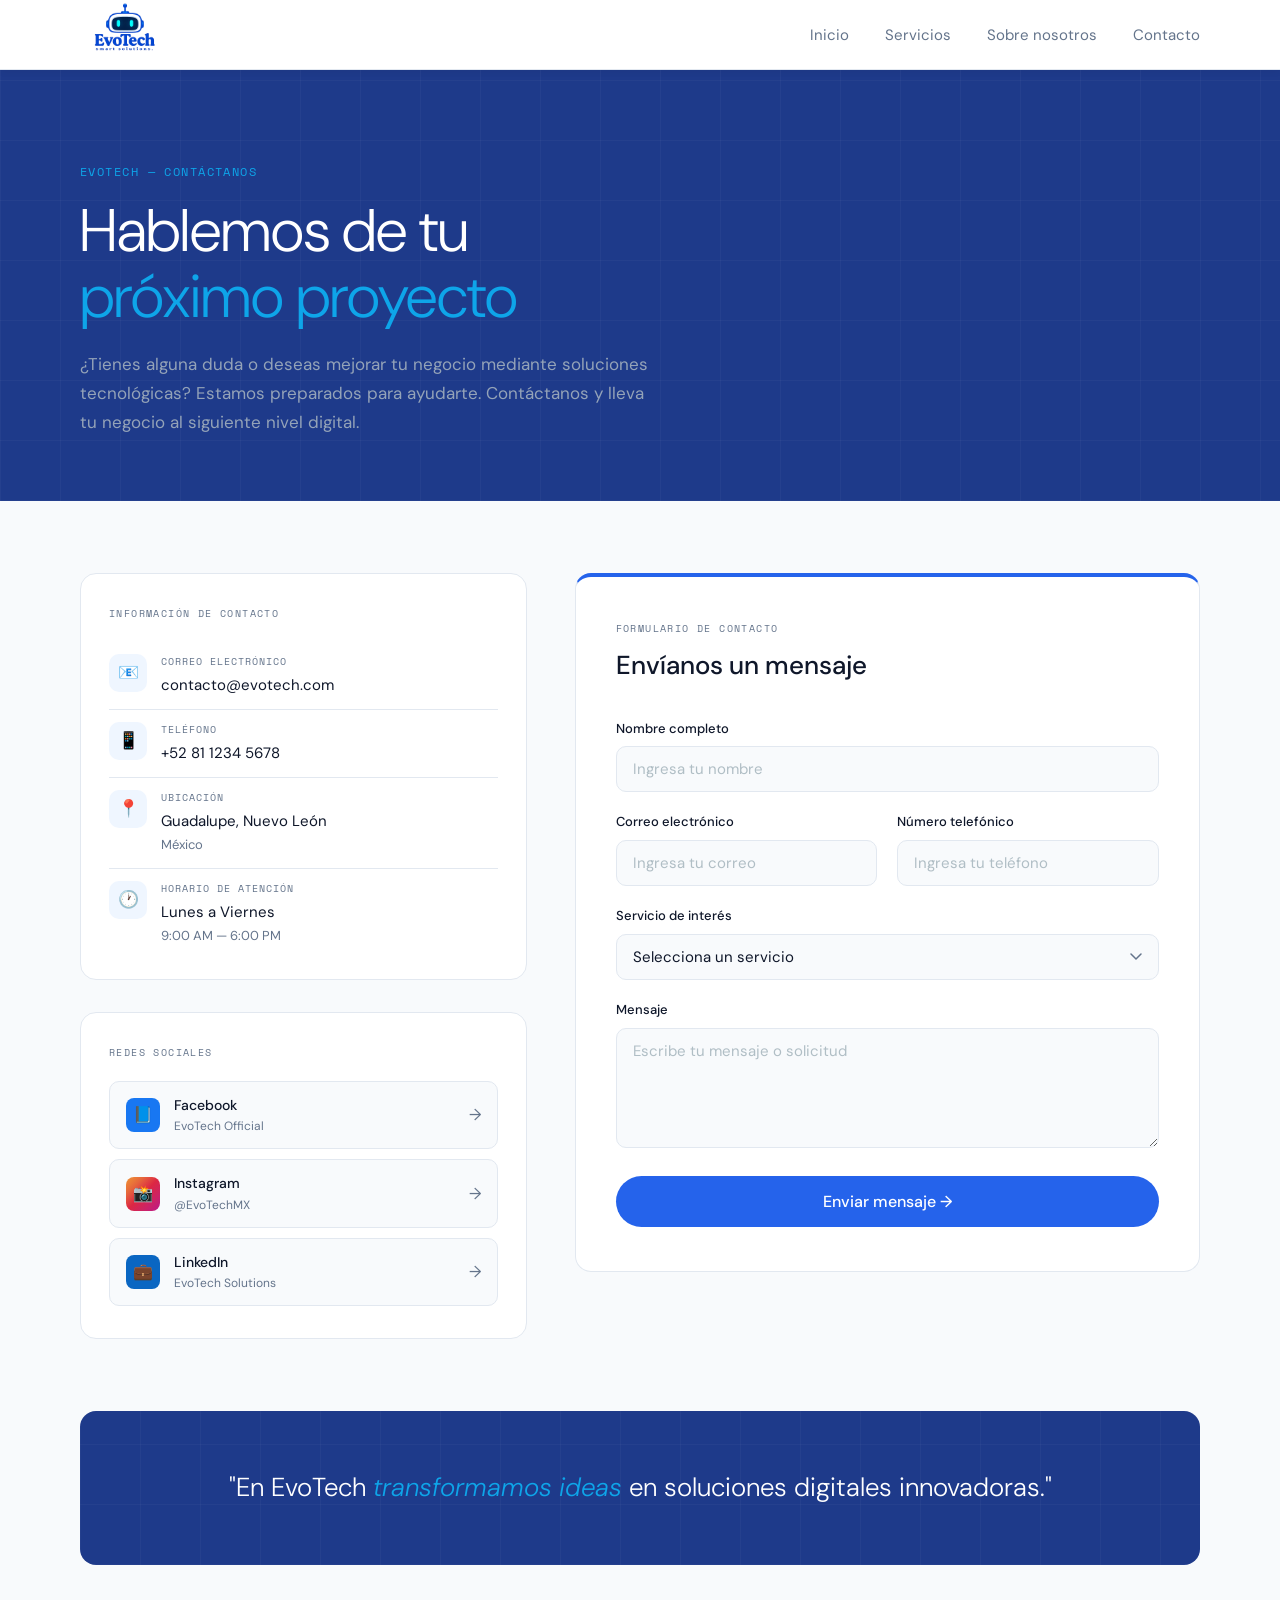
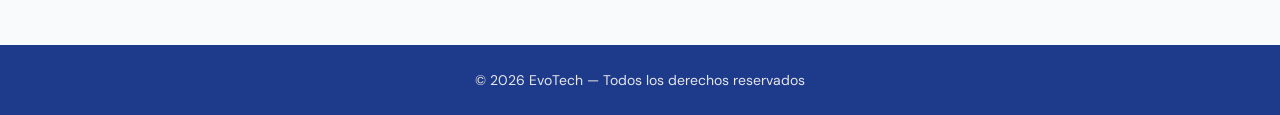
==== contacto.html @ 677577ac "Primer commit" ====
<!DOCTYPE html>
<html lang="es-MX">
<head>
<meta charset="UTF-8">
<meta name="viewport" content="width=device-width, initial-scale=1.0">
<title>Contacto — EvoTech</title>
<link rel="preconnect" href="https://fonts.googleapis.com">
<link href="https://fonts.googleapis.com/css2?family=DM+Sans:wght@300;400;500&family=Space+Mono:wght@400;700&display=swap" rel="stylesheet">
<style>
  :root {
    --brand:      #2563eb;
    --brand-dark: #1e3a8a;
    --brand-sky:  #0ea5e9;
    --text-main:  #0f172a;
    --text-muted: #64748b;
    --border:     #e2e8f0;
    --bg-page:    #f8fafc;
    --bg-card:    #ffffff;
  }

  *, *::before, *::after { margin: 0; padding: 0; box-sizing: border-box; }

  body {
    font-family: 'DM Sans', sans-serif;
    background: var(--bg-page);
    color: var(--text-main);
    line-height: 1.6;
  }

  /* ── NAV ── */
  header {
    width: 100%;
    height: 70px;
    background: #fff;
    border-bottom: 1px solid var(--border);
    display: flex;
    align-items: center;
    justify-content: space-between;
    padding: 0 80px;
    position: sticky;
    top: 0;
    z-index: 200;
    box-shadow: 0 1px 8px rgba(0,0,0,0.06);
  }
  .logo img { height: 90px; }
  nav ul { display: flex; list-style: none; gap: 36px; }
  nav ul li a {
    text-decoration: none;
    color: var(--text-muted);
    font-size: 15px;
    transition: color 0.2s;
  }
  nav ul li a:hover { color: var(--brand); }

  /* ── PAGE HEADER ── */
  .page-header {
    background: var(--brand-dark);
    padding: 72px 80px 64px;
    position: relative;
    overflow: hidden;
  }
  .page-header::before {
    content: '';
    position: absolute;
    inset: 0;
    background:
      repeating-linear-gradient(90deg, rgba(255,255,255,0.03) 0px, rgba(255,255,255,0.03) 1px, transparent 1px, transparent 60px),
      repeating-linear-gradient(0deg,  rgba(255,255,255,0.03) 0px, rgba(255,255,255,0.03) 1px, transparent 1px, transparent 60px);
  }
  .page-header .mono {
    font-family: 'Space Mono', monospace;
    font-size: 12px;
    color: var(--brand-sky);
    letter-spacing: 0.12em;
    text-transform: uppercase;
    margin-bottom: 16px;
    position: relative;
  }
  .page-header h1 {
    font-size: clamp(36px, 5vw, 60px);
    font-weight: 300;
    color: #fff;
    line-height: 1.1;
    max-width: 600px;
    position: relative;
  }
  .page-header h1 span { color: var(--brand-sky); }
  .page-header p {
    margin-top: 20px;
    font-size: 17px;
    color: #94a3b8;
    max-width: 580px;
    position: relative;
    line-height: 1.7;
  }

  /* ── LAYOUT PRINCIPAL ── */
  .contact-wrap {
    padding: 72px 80px;
    display: grid;
    grid-template-columns: 1fr 1.4fr;
    gap: 48px;
    align-items: start;
  }

  /* ── COLUMNA IZQUIERDA ── */
  .info-col { display: flex; flex-direction: column; gap: 32px; }

  .info-block {
    background: var(--bg-card);
    border: 1px solid var(--border);
    border-radius: 16px;
    padding: 32px 28px;
  }

  .block-label {
    font-family: 'Space Mono', monospace;
    font-size: 10px;
    text-transform: uppercase;
    letter-spacing: 0.14em;
    color: var(--text-muted);
    margin-bottom: 20px;
  }

  .contact-item {
    display: flex;
    align-items: flex-start;
    gap: 14px;
    padding: 12px 0;
    border-bottom: 1px solid var(--border);
  }
  .contact-item:last-child { border-bottom: none; padding-bottom: 0; }

  .contact-icon {
    width: 38px;
    height: 38px;
    border-radius: 10px;
    background: #eff6ff;
    display: flex;
    align-items: center;
    justify-content: center;
    font-size: 17px;
    flex-shrink: 0;
  }

  .contact-item-text .item-label {
    font-family: 'Space Mono', monospace;
    font-size: 10px;
    text-transform: uppercase;
    letter-spacing: 0.1em;
    color: var(--text-muted);
    margin-bottom: 3px;
  }
  .contact-item-text .item-value {
    font-size: 15px;
    color: var(--text-main);
  }
  .contact-item-text .item-sub {
    font-size: 13px;
    color: var(--text-muted);
    margin-top: 2px;
  }

  /* REDES */
  .social-grid { display: flex; flex-direction: column; gap: 10px; }

  .social-link {
    display: flex;
    align-items: center;
    gap: 14px;
    padding: 12px 16px;
    border-radius: 10px;
    border: 1px solid var(--border);
    text-decoration: none;
    background: var(--bg-page);
    transition: border-color 0.2s, background 0.2s;
  }
  .social-link:hover { border-color: var(--brand); background: #eff6ff; }

  .social-icon {
    width: 34px;
    height: 34px;
    border-radius: 8px;
    display: flex;
    align-items: center;
    justify-content: center;
    font-size: 16px;
    flex-shrink: 0;
  }
  .social-icon.fb { background: #1877f2; }
  .social-icon.ig { background: linear-gradient(135deg, #f09433, #e6683c, #dc2743, #cc2366, #bc1888); }
  .social-icon.li { background: #0a66c2; }

  .social-name  { font-size: 14px; font-weight: 500; color: var(--text-main); }
  .social-handle { font-size: 12px; color: var(--text-muted); margin-top: 1px; }
  .social-arrow { margin-left: auto; font-size: 16px; color: var(--text-muted); }

  /* ── FORMULARIO ── */
  .form-card {
    background: var(--bg-card);
    border: 1px solid var(--border);
    border-top: 4px solid var(--brand);
    border-radius: 16px;
    padding: 44px 40px;
  }
  .form-card .block-label { margin-bottom: 8px; }
  .form-card h2 {
    font-size: 26px;
    font-weight: 500;
    color: var(--text-main);
    margin-bottom: 32px;
  }

  .form-grid {
    display: grid;
    grid-template-columns: 1fr 1fr;
    gap: 20px;
  }
  .form-group { display: flex; flex-direction: column; gap: 7px; }
  .form-group.full { grid-column: 1 / -1; }

  .form-group label {
    font-size: 13px;
    font-weight: 500;
    color: var(--text-main);
  }

  .form-group input,
  .form-group select,
  .form-group textarea {
    padding: 12px 16px;
    border: 1px solid var(--border);
    border-radius: 10px;
    font-family: 'DM Sans', sans-serif;
    font-size: 15px;
    color: var(--text-main);
    background: var(--bg-page);
    transition: border-color 0.2s, box-shadow 0.2s;
    outline: none;
    width: 100%;
  }
  .form-group input::placeholder,
  .form-group textarea::placeholder { color: #b0bec5; }

  .form-group input:focus,
  .form-group select:focus,
  .form-group textarea:focus {
    border-color: var(--brand);
    box-shadow: 0 0 0 3px rgba(37,99,235,0.1);
    background: #fff;
  }

  .form-group select {
    cursor: pointer;
    appearance: none;
    background-image: url("data:image/svg+xml,%3Csvg xmlns='http://www.w3.org/2000/svg' width='12' height='8' viewBox='0 0 12 8'%3E%3Cpath d='M1 1l5 5 5-5' stroke='%2364748b' stroke-width='1.5' fill='none' stroke-linecap='round'/%3E%3C/svg%3E");
    background-repeat: no-repeat;
    background-position: right 16px center;
    padding-right: 40px;
  }
  .form-group textarea { resize: vertical; min-height: 120px; }

  .btn-send {
    margin-top: 28px;
    width: 100%;
    padding: 15px;
    background: var(--brand);
    color: #fff;
    border: none;
    border-radius: 50px;
    font-family: 'DM Sans', sans-serif;
    font-size: 16px;
    font-weight: 500;
    cursor: pointer;
    transition: background 0.2s, transform 0.2s;
  }
  .btn-send:hover { background: var(--brand-dark); transform: scale(1.02); }

  .success-msg {
    display: none;
    margin-top: 16px;
    padding: 14px 18px;
    background: #f0fdf4;
    border: 1px solid #bbf7d0;
    border-radius: 10px;
    color: #166534;
    font-size: 14px;
    text-align: center;
  }

  /* ── FRASE FINAL ── */
  .closing {
    margin: 0 80px 80px;
    background: var(--brand-dark);
    border-radius: 16px;
    padding: 56px 60px;
    text-align: center;
    position: relative;
    overflow: hidden;
  }
  .closing::before {
    content: '';
    position: absolute;
    inset: 0;
    background:
      repeating-linear-gradient(90deg, rgba(255,255,255,0.03) 0px, rgba(255,255,255,0.03) 1px, transparent 1px, transparent 60px),
      repeating-linear-gradient(0deg,  rgba(255,255,255,0.03) 0px, rgba(255,255,255,0.03) 1px, transparent 1px, transparent 60px);
  }
  .closing p {
    font-size: clamp(18px, 3vw, 26px);
    font-weight: 300;
    color: #fff;
    line-height: 1.6;
    position: relative;
  }
  .closing p span { color: var(--brand-sky); font-style: italic; }

  /* ── FOOTER ── */
  footer {
    background: var(--brand-dark);
    color: #e5e7eb;
    text-align: center;
    padding: 24px;
    font-size: 14px;
  }

  /* ── RESPONSIVE ── */
  @media (max-width: 960px) {
    header { padding: 14px 20px; height: auto; flex-wrap: wrap; gap: 12px; }
    nav ul { gap: 20px; flex-wrap: wrap; }
    .page-header { padding: 48px 24px 40px; }
    .contact-wrap { grid-template-columns: 1fr; padding: 48px 20px; gap: 32px; }
    .form-grid { grid-template-columns: 1fr; }
    .form-card { padding: 32px 24px; }
    .closing { margin: 0 20px 48px; padding: 40px 28px; }
  }
</style>
</head>
<body>

<header>
  <div class="logo">
    <img src="imagenes/logo.png" alt="Logo de EvoTech">
  </div>
  <nav aria-label="Navegación principal">
    <ul>
      <li><a href="index.html">Inicio</a></li>
      <li><a href="servicios.html">Servicios</a></li>
      <li><a href="nosotros.html">Sobre nosotros</a></li>
      <li><a href="contacto.html">Contacto</a></li>
    </ul>
  </nav>
</header>

<div class="page-header">
  <p class="mono">EvoTech — Contáctanos</p>
  <h1>Hablemos de tu <span>próximo proyecto</span></h1>
  <p>¿Tienes alguna duda o deseas mejorar tu negocio mediante soluciones tecnológicas? Estamos preparados para ayudarte. Contáctanos y lleva tu negocio al siguiente nivel digital.</p>
</div>

<div class="contact-wrap">

  <!-- COLUMNA IZQUIERDA -->
  <div class="info-col">

    <div class="info-block">
      <p class="block-label">Información de contacto</p>

      <div class="contact-item">
        <div class="contact-icon">📧</div>
        <div class="contact-item-text">
          <p class="item-label">Correo electrónico</p>
          <p class="item-value">contacto@evotech.com</p>
        </div>
      </div>

      <div class="contact-item">
        <div class="contact-icon">📱</div>
        <div class="contact-item-text">
          <p class="item-label">Teléfono</p>
          <p class="item-value">+52 81 1234 5678</p>
        </div>
      </div>

      <div class="contact-item">
        <div class="contact-icon">📍</div>
        <div class="contact-item-text">
          <p class="item-label">Ubicación</p>
          <p class="item-value">Guadalupe, Nuevo León</p>
          <p class="item-sub">México</p>
        </div>
      </div>

      <div class="contact-item">
        <div class="contact-icon">🕐</div>
        <div class="contact-item-text">
          <p class="item-label">Horario de atención</p>
          <p class="item-value">Lunes a Viernes</p>
          <p class="item-sub">9:00 AM — 6:00 PM</p>
        </div>
      </div>
    </div>

    <div class="info-block">
      <p class="block-label">Redes sociales</p>
      <div class="social-grid">

        <a href="#" class="social-link">
          <div class="social-icon fb">📘</div>
          <div>
            <p class="social-name">Facebook</p>
            <p class="social-handle">EvoTech Official</p>
          </div>
          <span class="social-arrow">→</span>
        </a>

        <a href="#" class="social-link">
          <div class="social-icon ig">📸</div>
          <div>
            <p class="social-name">Instagram</p>
            <p class="social-handle">@EvoTechMX</p>
          </div>
          <span class="social-arrow">→</span>
        </a>

        <a href="#" class="social-link">
          <div class="social-icon li">💼</div>
          <div>
            <p class="social-name">LinkedIn</p>
            <p class="social-handle">EvoTech Solutions</p>
          </div>
          <span class="social-arrow">→</span>
        </a>

      </div>
    </div>

  </div>

  <!-- COLUMNA DERECHA — FORMULARIO -->
  <div class="form-card">
    <p class="block-label">Formulario de contacto</p>
    <h2>Envíanos un mensaje</h2>

    <div class="form-grid">

      <div class="form-group full">
        <label for="nombre">Nombre completo</label>
        <input type="text" id="nombre" placeholder="Ingresa tu nombre">
      </div>

      <div class="form-group">
        <label for="correo">Correo electrónico</label>
        <input type="email" id="correo" placeholder="Ingresa tu correo">
      </div>

      <div class="form-group">
        <label for="telefono">Número telefónico</label>
        <input type="tel" id="telefono" placeholder="Ingresa tu teléfono">
      </div>

      <div class="form-group full">
        <label for="servicio">Servicio de interés</label>
        <select id="servicio">
          <option value="" disabled selected>Selecciona un servicio</option>
          <option value="web">Desarrollo de páginas web</option>
          <option value="db">Base de datos</option>
          <option value="software">Desarrollo de software</option>
          <option value="cyber">Ciberseguridad</option>
        </select>
      </div>

      <div class="form-group full">
        <label for="mensaje">Mensaje</label>
        <textarea id="mensaje" placeholder="Escribe tu mensaje o solicitud"></textarea>
      </div>

    </div>

    <button class="btn-send" onclick="enviarFormulario()">Enviar mensaje →</button>
    <div class="success-msg" id="success-msg">
      ✅ ¡Mensaje enviado! Nos pondremos en contacto contigo pronto.
    </div>
  </div>

</div>

<!-- FRASE FINAL -->
<div class="closing">
  <p>"En EvoTech <span>transformamos ideas</span> en soluciones digitales innovadoras."</p>
</div>

<footer>
  <p>© 2026 EvoTech — Todos los derechos reservados</p>
</footer>

<script>
  function enviarFormulario() {
    const nombre   = document.getElementById('nombre').value.trim();
    const correo   = document.getElementById('correo').value.trim();
    const servicio = document.getElementById('servicio').value;
    const mensaje  = document.getElementById('mensaje').value.trim();

    if (!nombre || !correo || !servicio || !mensaje) {
      alert('Por favor completa los campos obligatorios: nombre, correo, servicio y mensaje.');
      return;
    }

    document.getElementById('success-msg').style.display = 'block';
    document.querySelector('.btn-send').disabled = true;
    document.querySelector('.btn-send').textContent = 'Mensaje enviado ✓';
    document.querySelector('.btn-send').style.background = '#16a34a';
  }
</script>

</body>
</html>
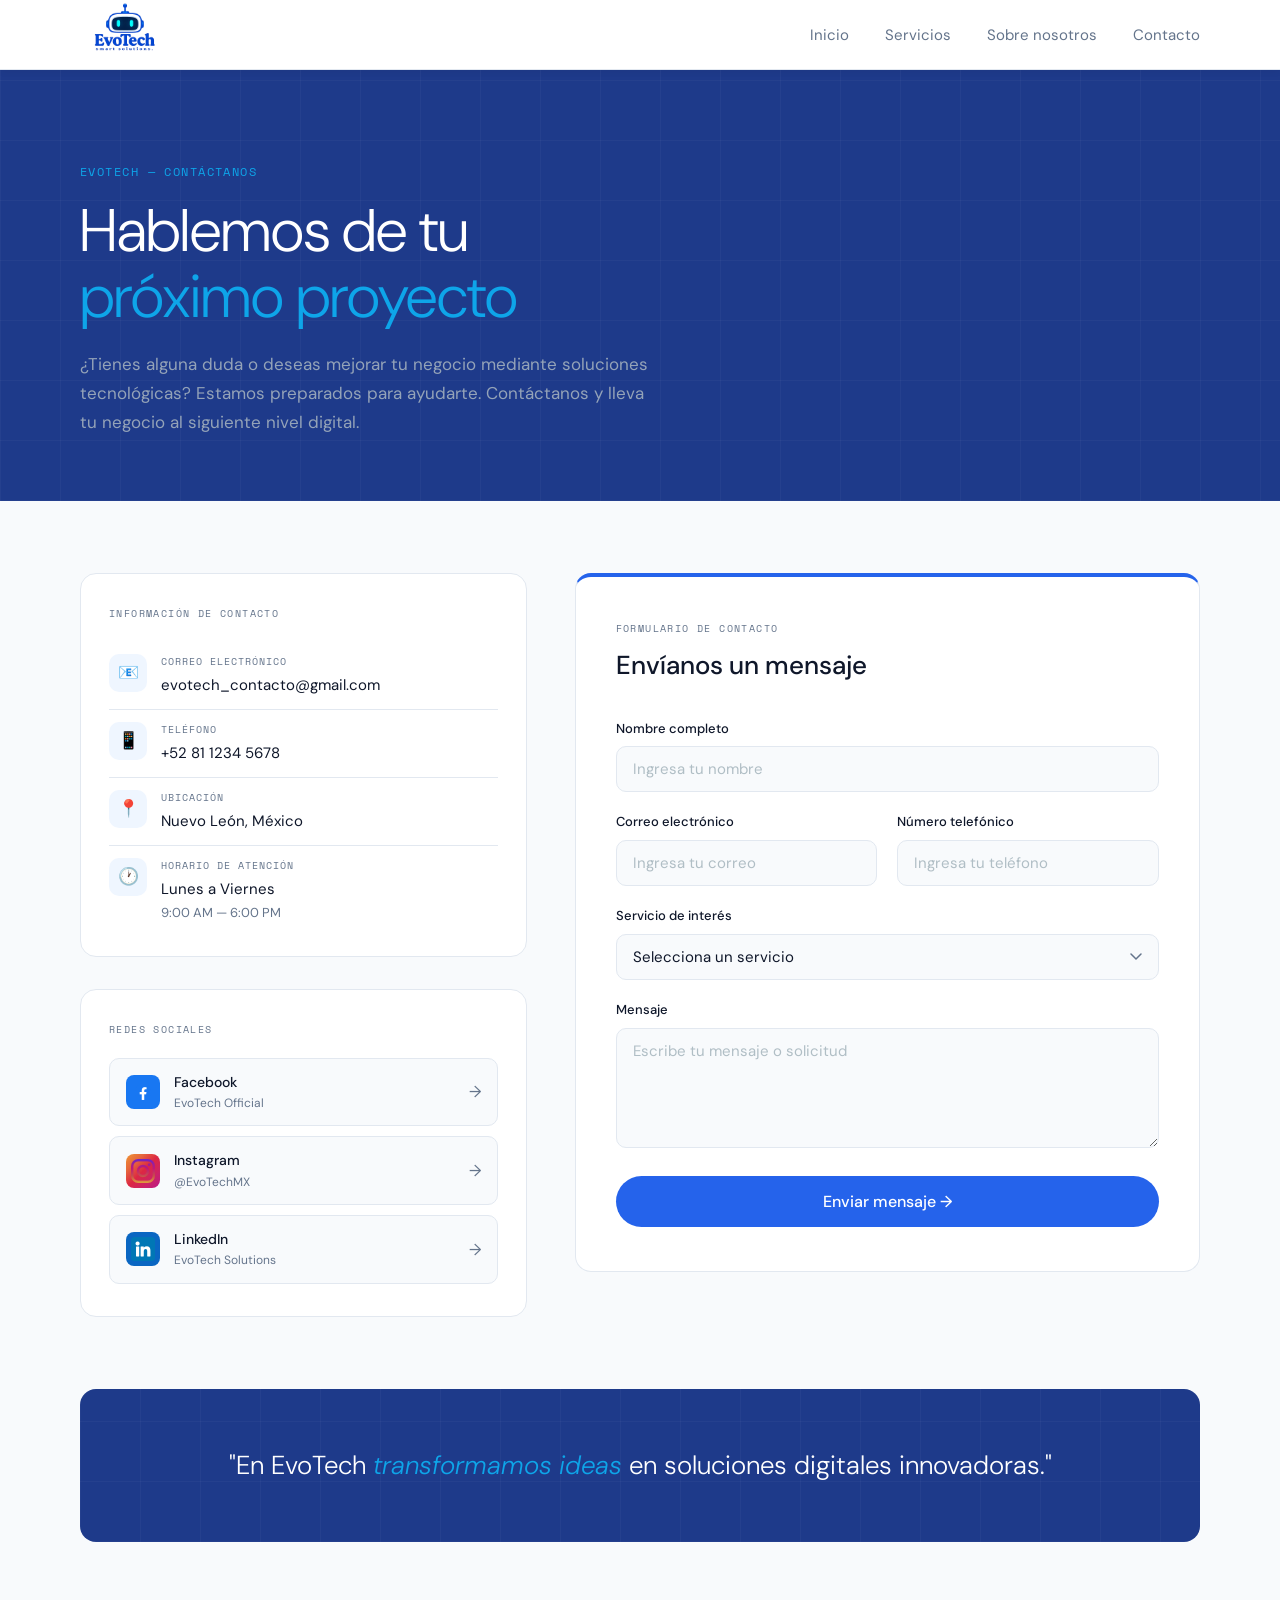
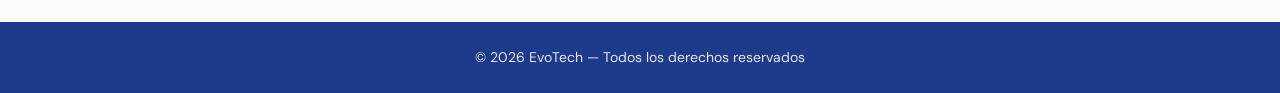
==== commit a456fba3: "Segundo commit" ====
--- a/contacto.html
+++ b/contacto.html
@@ -370,7 +370,7 @@
         <div class="contact-icon">📧</div>
         <div class="contact-item-text">
           <p class="item-label">Correo electrónico</p>
-          <p class="item-value">contacto@evotech.com</p>
+          <p class="item-value">evotech_contacto@gmail.com</p>
         </div>
       </div>
 
@@ -386,8 +386,7 @@
         <div class="contact-icon">📍</div>
         <div class="contact-item-text">
           <p class="item-label">Ubicación</p>
-          <p class="item-value">Guadalupe, Nuevo León</p>
-          <p class="item-sub">México</p>
+          <p class="item-value"> Nuevo León, México</p>
         </div>
       </div>
 
@@ -406,7 +405,7 @@
       <div class="social-grid">
 
         <a href="#" class="social-link">
-          <div class="social-icon fb">📘</div>
+          <div class="social-icon fb"><img src="imagenes/facebook.png" alt="Facebook"></div>
           <div>
             <p class="social-name">Facebook</p>
             <p class="social-handle">EvoTech Official</p>
@@ -415,7 +414,7 @@
         </a>
 
         <a href="#" class="social-link">
-          <div class="social-icon ig">📸</div>
+          <div class="social-icon ig"><img src="imagenes/instagram.png" alt="Instagram"></div>
           <div>
             <p class="social-name">Instagram</p>
             <p class="social-handle">@EvoTechMX</p>
@@ -424,7 +423,7 @@
         </a>
 
         <a href="#" class="social-link">
-          <div class="social-icon li">💼</div>
+          <div class="social-icon li"><img src="imagenes/linkedin.png" alt="LinkedIn"></div>
           <div>
             <p class="social-name">LinkedIn</p>
             <p class="social-handle">EvoTech Solutions</p>
@@ -437,7 +436,6 @@
 
   </div>
 
-  <!-- COLUMNA DERECHA — FORMULARIO -->
   <div class="form-card">
     <p class="block-label">Formulario de contacto</p>
     <h2>Envíanos un mensaje</h2>
@@ -485,7 +483,6 @@
 
 </div>
 
-<!-- FRASE FINAL -->
 <div class="closing">
   <p>"En EvoTech <span>transformamos ideas</span> en soluciones digitales innovadoras."</p>
 </div>
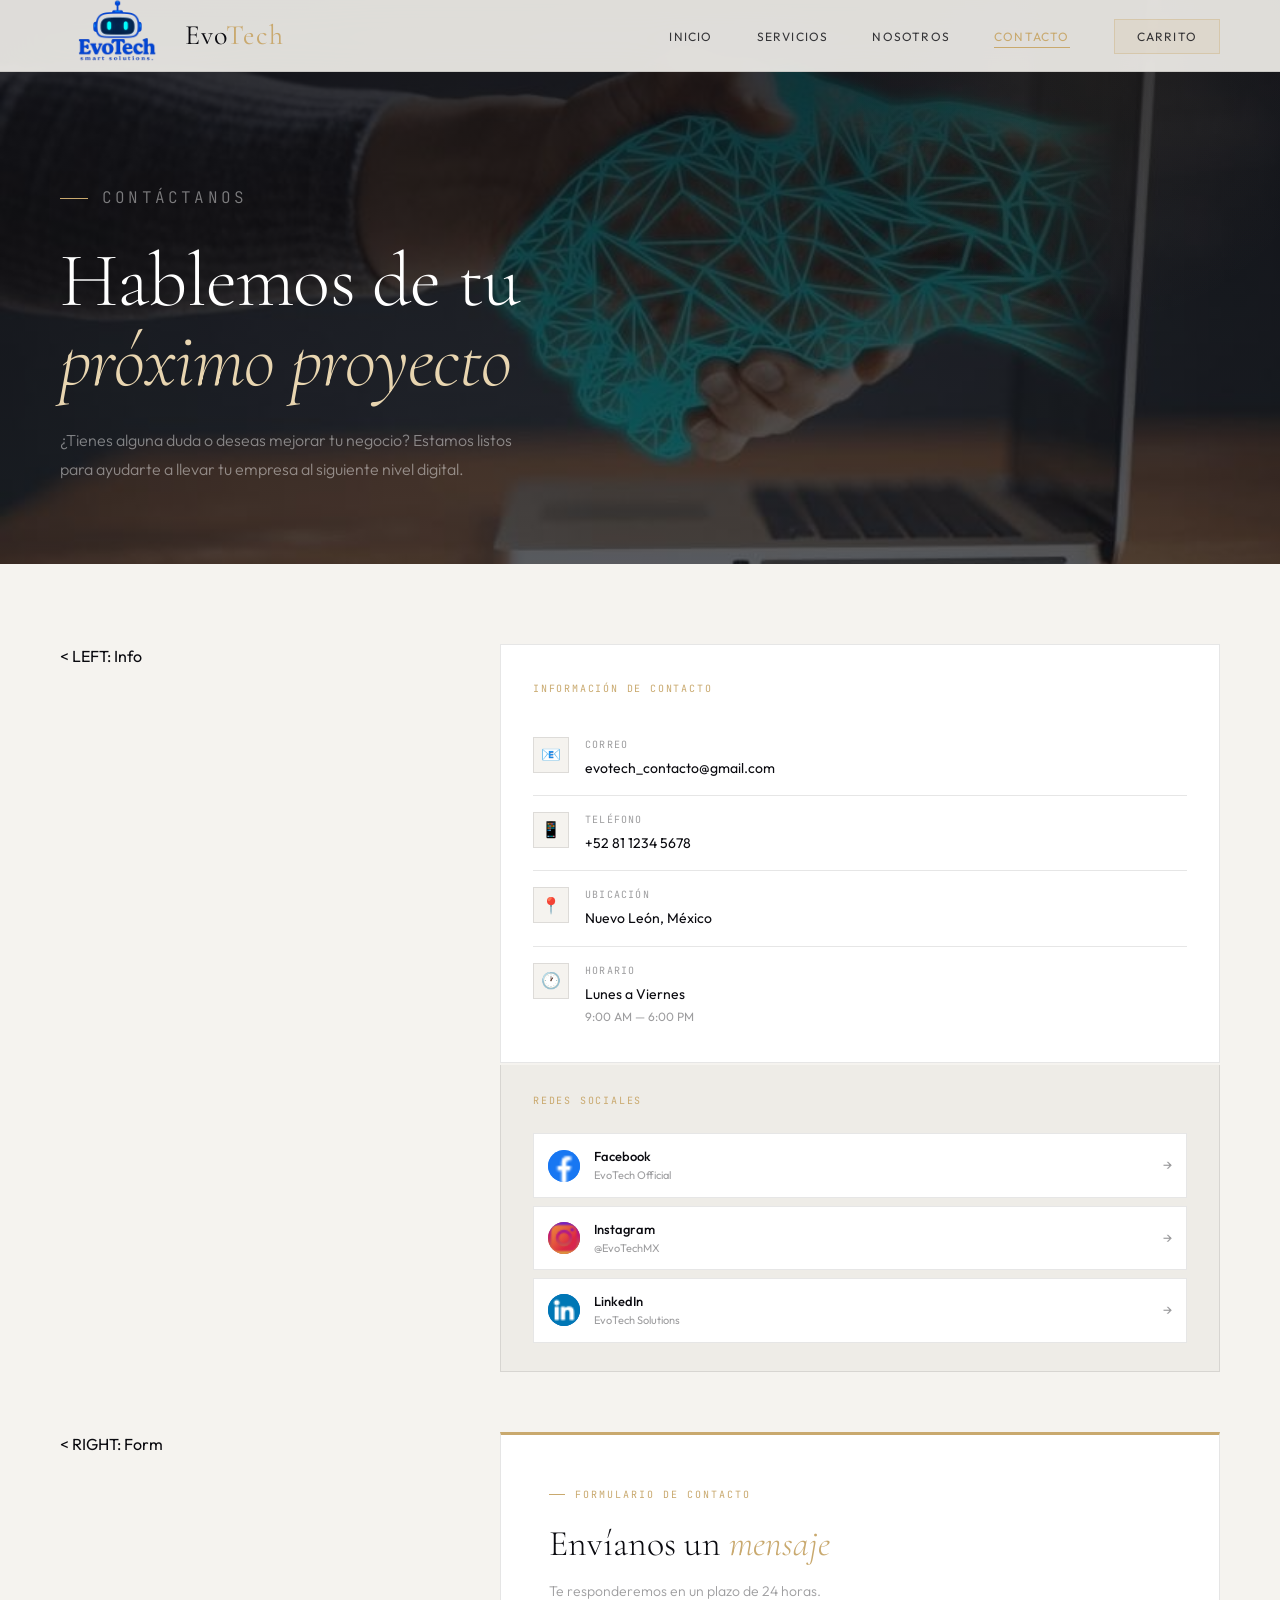
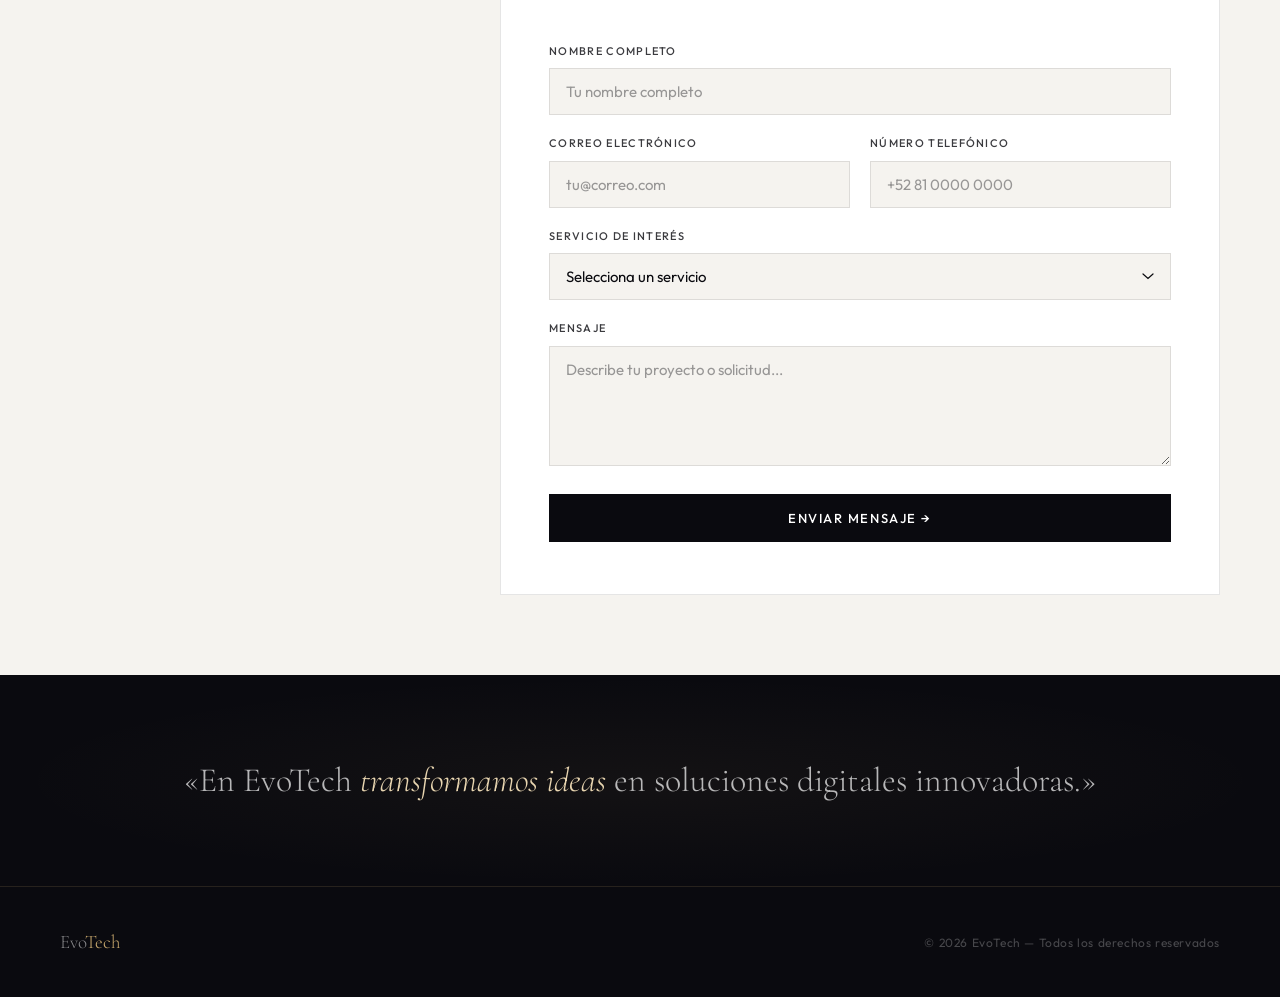
==== commit 9b268432: "Commit" ====
--- a/contacto.html
+++ b/contacto.html
@@ -5,460 +5,229 @@
 <meta name="viewport" content="width=device-width, initial-scale=1.0">
 <title>Contacto — EvoTech</title>
 <link rel="preconnect" href="https://fonts.googleapis.com">
-<link href="https://fonts.googleapis.com/css2?family=DM+Sans:wght@300;400;500&family=Space+Mono:wght@400;700&display=swap" rel="stylesheet">
+<link href="https://fonts.googleapis.com/css2?family=Cormorant+Garamond:ital,wght@0,300;0,400;0,500;1,300;1,400&family=Outfit:wght@300;400;500;600&family=JetBrains+Mono:wght@400;500&display=swap" rel="stylesheet">
+<link rel="stylesheet" href="styles.css">
 <style>
-  :root {
-    --brand:      #2563eb;
-    --brand-dark: #1e3a8a;
-    --brand-sky:  #0ea5e9;
-    --text-main:  #0f172a;
-    --text-muted: #64748b;
-    --border:     #e2e8f0;
-    --bg-page:    #f8fafc;
-    --bg-card:    #ffffff;
-  }
-
-  *, *::before, *::after { margin: 0; padding: 0; box-sizing: border-box; }
-
-  body {
-    font-family: 'DM Sans', sans-serif;
-    background: var(--bg-page);
-    color: var(--text-main);
-    line-height: 1.6;
-  }
-
-  /* ── NAV ── */
-  header {
-    width: 100%;
-    height: 70px;
-    background: #fff;
-    border-bottom: 1px solid var(--border);
-    display: flex;
-    align-items: center;
-    justify-content: space-between;
-    padding: 0 80px;
-    position: sticky;
-    top: 0;
-    z-index: 200;
-    box-shadow: 0 1px 8px rgba(0,0,0,0.06);
-  }
-  .logo img { height: 90px; }
-  nav ul { display: flex; list-style: none; gap: 36px; }
-  nav ul li a {
-    text-decoration: none;
-    color: var(--text-muted);
-    font-size: 15px;
-    transition: color 0.2s;
-  }
-  nav ul li a:hover { color: var(--brand); }
-
-  /* ── PAGE HEADER ── */
-  .page-header {
-    background: var(--brand-dark);
-    padding: 72px 80px 64px;
-    position: relative;
-    overflow: hidden;
-  }
-  .page-header::before {
-    content: '';
-    position: absolute;
-    inset: 0;
-    background:
-      repeating-linear-gradient(90deg, rgba(255,255,255,0.03) 0px, rgba(255,255,255,0.03) 1px, transparent 1px, transparent 60px),
-      repeating-linear-gradient(0deg,  rgba(255,255,255,0.03) 0px, rgba(255,255,255,0.03) 1px, transparent 1px, transparent 60px);
-  }
-  .page-header .mono {
-    font-family: 'Space Mono', monospace;
-    font-size: 12px;
-    color: var(--brand-sky);
-    letter-spacing: 0.12em;
-    text-transform: uppercase;
-    margin-bottom: 16px;
-    position: relative;
-  }
-  .page-header h1 {
-    font-size: clamp(36px, 5vw, 60px);
-    font-weight: 300;
-    color: #fff;
-    line-height: 1.1;
-    max-width: 600px;
-    position: relative;
-  }
-  .page-header h1 span { color: var(--brand-sky); }
-  .page-header p {
-    margin-top: 20px;
-    font-size: 17px;
-    color: #94a3b8;
-    max-width: 580px;
-    position: relative;
-    line-height: 1.7;
-  }
-
-  /* ── LAYOUT PRINCIPAL ── */
   .contact-wrap {
-    padding: 72px 80px;
+    padding: 80px 60px;
     display: grid;
-    grid-template-columns: 1fr 1.4fr;
-    gap: 48px;
+    grid-template-columns: 380px 1fr;
+    gap: 60px;
     align-items: start;
   }
 
-  /* ── COLUMNA IZQUIERDA ── */
-  .info-col { display: flex; flex-direction: column; gap: 32px; }
-
-  .info-block {
-    background: var(--bg-card);
-    border: 1px solid var(--border);
-    border-radius: 16px;
-    padding: 32px 28px;
-  }
-
-  .block-label {
-    font-family: 'Space Mono', monospace;
-    font-size: 10px;
-    text-transform: uppercase;
-    letter-spacing: 0.14em;
-    color: var(--text-muted);
-    margin-bottom: 20px;
-  }
-
-  .contact-item {
-    display: flex;
-    align-items: flex-start;
-    gap: 14px;
-    padding: 12px 0;
-    border-bottom: 1px solid var(--border);
-  }
-  .contact-item:last-child { border-bottom: none; padding-bottom: 0; }
-
-  .contact-icon {
-    width: 38px;
-    height: 38px;
-    border-radius: 10px;
-    background: #eff6ff;
-    display: flex;
-    align-items: center;
-    justify-content: center;
-    font-size: 17px;
-    flex-shrink: 0;
-  }
-
-  .contact-item-text .item-label {
-    font-family: 'Space Mono', monospace;
-    font-size: 10px;
-    text-transform: uppercase;
-    letter-spacing: 0.1em;
-    color: var(--text-muted);
-    margin-bottom: 3px;
-  }
-  .contact-item-text .item-value {
-    font-size: 15px;
-    color: var(--text-main);
-  }
-  .contact-item-text .item-sub {
-    font-size: 13px;
-    color: var(--text-muted);
-    margin-top: 2px;
-  }
-
-  /* REDES */
-  .social-grid { display: flex; flex-direction: column; gap: 10px; }
-
+  .info-panel { display: flex; flex-direction: column; gap: 2px; position: sticky; top: 100px; }
+
+  .info-card {
+    background: var(--white);
+    border: 1px solid var(--border);
+    padding: 36px 32px;
+  }
+  .info-card-label {
+    font-family: var(--font-mono); font-size: 10px;
+    letter-spacing: 0.18em; text-transform: uppercase;
+    color: var(--gold); margin-bottom: 24px;
+  }
+
+  .contact-row {
+    display: flex; align-items: flex-start; gap: 16px;
+    padding: 16px 0; border-bottom: 1px solid var(--border);
+  }
+  .contact-row:last-child { border-bottom: none; padding-bottom: 0; }
+  .contact-row-icon {
+    width: 36px; height: 36px;
+    background: var(--canvas);
+    border: 1px solid var(--border);
+    display: flex; align-items: center; justify-content: center;
+    font-size: 16px; flex-shrink: 0;
+  }
+  .cr-label {
+    font-family: var(--font-mono); font-size: 10px;
+    letter-spacing: 0.12em; text-transform: uppercase;
+    color: var(--ink-40); margin-bottom: 4px;
+  }
+  .cr-val { font-size: 14px; color: var(--ink); font-weight: 400; }
+  .cr-sub { font-size: 12px; color: var(--ink-40); margin-top: 2px; }
+
+  .social-card {
+    background: var(--canvas-2);
+    border: 1px solid var(--border);
+    border-top: none;
+    padding: 28px 32px;
+  }
   .social-link {
-    display: flex;
-    align-items: center;
-    gap: 14px;
-    padding: 12px 16px;
-    border-radius: 10px;
-    border: 1px solid var(--border);
-    text-decoration: none;
-    background: var(--bg-page);
-    transition: border-color 0.2s, background 0.2s;
-  }
-  .social-link:hover { border-color: var(--brand); background: #eff6ff; }
-
-  .social-icon {
-    width: 34px;
-    height: 34px;
-    border-radius: 8px;
-    display: flex;
-    align-items: center;
-    justify-content: center;
-    font-size: 16px;
-    flex-shrink: 0;
-  }
+    display: flex; align-items: center; gap: 14px;
+    padding: 12px 14px; text-decoration: none;
+    border: 1px solid var(--border); background: var(--white);
+    margin-bottom: 8px; transition: all 0.25s;
+  }
+  .social-link:last-child { margin-bottom: 0; }
+  .social-link:hover { border-color: var(--gold); background: var(--gold-pale); }
+  .social-icon { width: 32px; height: 32px; border-radius: 50%; display: flex; align-items: center; justify-content: center; overflow: hidden; flex-shrink: 0; }
+  .social-icon img { width: 100%; height: 100%; object-fit: cover; }
   .social-icon.fb { background: #1877f2; }
-  .social-icon.ig { background: linear-gradient(135deg, #f09433, #e6683c, #dc2743, #cc2366, #bc1888); }
+  .social-icon.ig { background: linear-gradient(135deg, #f09433, #e6683c, #dc2743, #cc2366); }
   .social-icon.li { background: #0a66c2; }
-
-  .social-name  { font-size: 14px; font-weight: 500; color: var(--text-main); }
-  .social-handle { font-size: 12px; color: var(--text-muted); margin-top: 1px; }
-  .social-arrow { margin-left: auto; font-size: 16px; color: var(--text-muted); }
-
-  /* ── FORMULARIO ── */
-  .form-card {
-    background: var(--bg-card);
-    border: 1px solid var(--border);
-    border-top: 4px solid var(--brand);
-    border-radius: 16px;
-    padding: 44px 40px;
-  }
-  .form-card .block-label { margin-bottom: 8px; }
-  .form-card h2 {
-    font-size: 26px;
-    font-weight: 500;
-    color: var(--text-main);
-    margin-bottom: 32px;
-  }
-
-  .form-grid {
-    display: grid;
-    grid-template-columns: 1fr 1fr;
-    gap: 20px;
-  }
-  .form-group { display: flex; flex-direction: column; gap: 7px; }
-  .form-group.full { grid-column: 1 / -1; }
-
-  .form-group label {
-    font-size: 13px;
-    font-weight: 500;
-    color: var(--text-main);
-  }
-
-  .form-group input,
-  .form-group select,
-  .form-group textarea {
-    padding: 12px 16px;
-    border: 1px solid var(--border);
-    border-radius: 10px;
-    font-family: 'DM Sans', sans-serif;
-    font-size: 15px;
-    color: var(--text-main);
-    background: var(--bg-page);
-    transition: border-color 0.2s, box-shadow 0.2s;
-    outline: none;
-    width: 100%;
-  }
-  .form-group input::placeholder,
-  .form-group textarea::placeholder { color: #b0bec5; }
-
-  .form-group input:focus,
-  .form-group select:focus,
-  .form-group textarea:focus {
-    border-color: var(--brand);
-    box-shadow: 0 0 0 3px rgba(37,99,235,0.1);
-    background: #fff;
-  }
-
-  .form-group select {
-    cursor: pointer;
-    appearance: none;
-    background-image: url("data:image/svg+xml,%3Csvg xmlns='http://www.w3.org/2000/svg' width='12' height='8' viewBox='0 0 12 8'%3E%3Cpath d='M1 1l5 5 5-5' stroke='%2364748b' stroke-width='1.5' fill='none' stroke-linecap='round'/%3E%3C/svg%3E");
-    background-repeat: no-repeat;
-    background-position: right 16px center;
-    padding-right: 40px;
-  }
-  .form-group textarea { resize: vertical; min-height: 120px; }
-
-  .btn-send {
-    margin-top: 28px;
-    width: 100%;
-    padding: 15px;
-    background: var(--brand);
-    color: #fff;
-    border: none;
-    border-radius: 50px;
-    font-family: 'DM Sans', sans-serif;
-    font-size: 16px;
-    font-weight: 500;
-    cursor: pointer;
-    transition: background 0.2s, transform 0.2s;
-  }
-  .btn-send:hover { background: var(--brand-dark); transform: scale(1.02); }
+  .social-name { font-size: 13px; font-weight: 500; color: var(--ink); }
+  .social-handle { font-size: 11px; color: var(--ink-40); }
+  .social-arrow { margin-left: auto; font-size: 14px; color: var(--ink-40); transition: color 0.2s; }
+  .social-link:hover .social-arrow { color: var(--gold); }
+
+  .form-panel {
+    background: var(--white);
+    border: 1px solid var(--border);
+    border-top: 3px solid var(--gold);
+    padding: 52px 48px;
+  }
+  .form-panel h2 {
+    font-family: var(--font-display); font-size: 36px;
+    font-weight: 300; color: var(--ink); margin-bottom: 8px; margin-top: 12px;
+  }
+  .form-panel h2 em { font-style: italic; color: var(--gold); }
+  .form-subtitle { font-size: 14px; font-weight: 300; color: var(--ink-40); margin-bottom: 40px; }
+
+  .form-grid { display: grid; grid-template-columns: 1fr 1fr; gap: 20px; }
+  .form-grid .full { grid-column: 1 / -1; }
+
+  .btn-submit {
+    width: 100%; margin-top: 28px;
+    padding: 16px; background: var(--ink); color: var(--white);
+    border: none; font-family: var(--font-body); font-size: 13px;
+    font-weight: 500; letter-spacing: 0.12em; text-transform: uppercase;
+    cursor: pointer; transition: all 0.3s var(--ease-out); position: relative; overflow: hidden;
+  }
+  .btn-submit::after {
+    content: ''; position: absolute; bottom: 0; left: 0;
+    width: 0; height: 2px; background: var(--gold);
+    transition: width 0.4s var(--ease-out);
+  }
+  .btn-submit:hover { background: var(--blue-accent); }
+  .btn-submit:hover::after { width: 100%; }
 
   .success-msg {
-    display: none;
-    margin-top: 16px;
-    padding: 14px 18px;
-    background: #f0fdf4;
-    border: 1px solid #bbf7d0;
-    border-radius: 10px;
-    color: #166534;
-    font-size: 14px;
-    text-align: center;
-  }
-
-  /* ── FRASE FINAL ── */
-  .closing {
-    margin: 0 80px 80px;
-    background: var(--brand-dark);
-    border-radius: 16px;
-    padding: 56px 60px;
-    text-align: center;
-    position: relative;
-    overflow: hidden;
-  }
-  .closing::before {
-    content: '';
-    position: absolute;
-    inset: 0;
-    background:
-      repeating-linear-gradient(90deg, rgba(255,255,255,0.03) 0px, rgba(255,255,255,0.03) 1px, transparent 1px, transparent 60px),
-      repeating-linear-gradient(0deg,  rgba(255,255,255,0.03) 0px, rgba(255,255,255,0.03) 1px, transparent 1px, transparent 60px);
-  }
-  .closing p {
-    font-size: clamp(18px, 3vw, 26px);
-    font-weight: 300;
-    color: #fff;
-    line-height: 1.6;
-    position: relative;
-  }
-  .closing p span { color: var(--brand-sky); font-style: italic; }
-
-  /* ── FOOTER ── */
-  footer {
-    background: var(--brand-dark);
-    color: #e5e7eb;
-    text-align: center;
-    padding: 24px;
-    font-size: 14px;
-  }
-
-  /* ── RESPONSIVE ── */
-  @media (max-width: 960px) {
-    header { padding: 14px 20px; height: auto; flex-wrap: wrap; gap: 12px; }
-    nav ul { gap: 20px; flex-wrap: wrap; }
-    .page-header { padding: 48px 24px 40px; }
-    .contact-wrap { grid-template-columns: 1fr; padding: 48px 20px; gap: 32px; }
+    display: none; margin-top: 20px;
+    padding: 16px 20px;
+    border: 1px solid rgba(201,169,110,0.3);
+    background: var(--gold-pale);
+    font-size: 14px; color: var(--ink);
+    text-align: center; letter-spacing: 0.02em;
+  }
+
+  .closing-strip {
+    background: var(--ink); padding: 80px 60px;
+    text-align: center; position: relative; overflow: hidden;
+  }
+  .closing-strip::before {
+    content: ''; position: absolute; inset: 0;
+    background: radial-gradient(ellipse 70% 70% at 50% 50%, rgba(201,169,110,0.05) 0%, transparent 70%);
+  }
+  .closing-strip p {
+    font-family: var(--font-display);
+    font-size: clamp(20px, 3vw, 34px); font-weight: 300;
+    color: rgba(255,255,255,0.7); line-height: 1.5; position: relative;
+  }
+  .closing-strip p em { font-style: italic; color: var(--gold-light); }
+
+  @media (max-width: 900px) {
+    .contact-wrap { grid-template-columns: 1fr; padding: 60px 24px; }
+    .info-panel { position: static; }
     .form-grid { grid-template-columns: 1fr; }
-    .form-card { padding: 32px 24px; }
-    .closing { margin: 0 20px 48px; padding: 40px 28px; }
+    .form-panel { padding: 36px 24px; }
+    .closing-strip { padding: 60px 24px; }
   }
 </style>
 </head>
 <body>
 
-<header>
-  <div class="logo">
-    <img src="imagenes/logo.png" alt="Logo de EvoTech">
+<nav class="nav">
+  <a href="index.html" class="nav-logo">
+    <img src="imagenes/logo.png" alt="EvoTech">
+    <span class="nav-wordmark">Evo<span>Tech</span></span>
+  </a>
+  <ul class="nav-links">
+    <li><a href="index.html">Inicio</a></li>
+    <li><a href="servicios.html">Servicios</a></li>
+    <li><a href="nosotros.html">Nosotros</a></li>
+    <li><a href="contacto.html" class="active">Contacto</a></li>
+    <li><a href="carrito.html" class="nav-cart-btn">Carrito</a></li>
+  </ul>
+</nav>
+
+<header class="page-hero page-hero-contact">
+  <p class="page-hero-tag">Contáctanos</p>
+  <h1>Hablemos de tu<br><em>próximo proyecto</em></h1>
+  <p>¿Tienes alguna duda o deseas mejorar tu negocio? Estamos listos para ayudarte a llevar tu empresa al siguiente nivel digital.</p>
+</header>
+
+<div class="contact-wrap">
+
+  <  LEFT: Info  
+  <div class="info-panel">
+    <div class="info-card">
+      <p class="info-card-label">Información de contacto</p>
+      <div class="contact-row">
+        <div class="contact-row-icon">📧</div>
+        <div><p class="cr-label">Correo</p><p class="cr-val">evotech_contacto@gmail.com</p></div>
+      </div>
+      <div class="contact-row">
+        <div class="contact-row-icon">📱</div>
+        <div><p class="cr-label">Teléfono</p><p class="cr-val">+52 81 1234 5678</p></div>
+      </div>
+      <div class="contact-row">
+        <div class="contact-row-icon">📍</div>
+        <div><p class="cr-label">Ubicación</p><p class="cr-val">Nuevo León, México</p></div>
+      </div>
+      <div class="contact-row">
+        <div class="contact-row-icon">🕐</div>
+        <div>
+          <p class="cr-label">Horario</p>
+          <p class="cr-val">Lunes a Viernes</p>
+          <p class="cr-sub">9:00 AM — 6:00 PM</p>
+        </div>
+      </div>
+    </div>
+
+    <div class="social-card">
+      <p class="info-card-label">Redes sociales</p>
+      <a href="#" class="social-link">
+        <div class="social-icon fb"><img src="imagenes/facebook.png" alt="fb"></div>
+        <div><p class="social-name">Facebook</p><p class="social-handle">EvoTech Official</p></div>
+        <span class="social-arrow">→</span>
+      </a>
+      <a href="#" class="social-link">
+        <div class="social-icon ig"><img src="imagenes/instagram.png" alt="ig"></div>
+        <div><p class="social-name">Instagram</p><p class="social-handle">@EvoTechMX</p></div>
+        <span class="social-arrow">→</span>
+      </a>
+      <a href="#" class="social-link">
+        <div class="social-icon li"><img src="imagenes/linkedin.png" alt="li"></div>
+        <div><p class="social-name">LinkedIn</p><p class="social-handle">EvoTech Solutions</p></div>
+        <span class="social-arrow">→</span>
+      </a>
+    </div>
   </div>
-  <nav aria-label="Navegación principal">
-    <ul>
-      <li><a href="index.html">Inicio</a></li>
-      <li><a href="servicios.html">Servicios</a></li>
-      <li><a href="nosotros.html">Sobre nosotros</a></li>
-      <li><a href="contacto.html">Contacto</a></li>
-    </ul>
-  </nav>
-</header>
-
-<div class="page-header">
-  <p class="mono">EvoTech — Contáctanos</p>
-  <h1>Hablemos de tu <span>próximo proyecto</span></h1>
-  <p>¿Tienes alguna duda o deseas mejorar tu negocio mediante soluciones tecnológicas? Estamos preparados para ayudarte. Contáctanos y lleva tu negocio al siguiente nivel digital.</p>
-</div>
-
-<div class="contact-wrap">
-
-  <!-- COLUMNA IZQUIERDA -->
-  <div class="info-col">
-
-    <div class="info-block">
-      <p class="block-label">Información de contacto</p>
-
-      <div class="contact-item">
-        <div class="contact-icon">📧</div>
-        <div class="contact-item-text">
-          <p class="item-label">Correo electrónico</p>
-          <p class="item-value">evotech_contacto@gmail.com</p>
-        </div>
-      </div>
-
-      <div class="contact-item">
-        <div class="contact-icon">📱</div>
-        <div class="contact-item-text">
-          <p class="item-label">Teléfono</p>
-          <p class="item-value">+52 81 1234 5678</p>
-        </div>
-      </div>
-
-      <div class="contact-item">
-        <div class="contact-icon">📍</div>
-        <div class="contact-item-text">
-          <p class="item-label">Ubicación</p>
-          <p class="item-value"> Nuevo León, México</p>
-        </div>
-      </div>
-
-      <div class="contact-item">
-        <div class="contact-icon">🕐</div>
-        <div class="contact-item-text">
-          <p class="item-label">Horario de atención</p>
-          <p class="item-value">Lunes a Viernes</p>
-          <p class="item-sub">9:00 AM — 6:00 PM</p>
-        </div>
-      </div>
-    </div>
-
-    <div class="info-block">
-      <p class="block-label">Redes sociales</p>
-      <div class="social-grid">
-
-        <a href="#" class="social-link">
-          <div class="social-icon fb"><img src="imagenes/facebook.png" alt="Facebook"></div>
-          <div>
-            <p class="social-name">Facebook</p>
-            <p class="social-handle">EvoTech Official</p>
-          </div>
-          <span class="social-arrow">→</span>
-        </a>
-
-        <a href="#" class="social-link">
-          <div class="social-icon ig"><img src="imagenes/instagram.png" alt="Instagram"></div>
-          <div>
-            <p class="social-name">Instagram</p>
-            <p class="social-handle">@EvoTechMX</p>
-          </div>
-          <span class="social-arrow">→</span>
-        </a>
-
-        <a href="#" class="social-link">
-          <div class="social-icon li"><img src="imagenes/linkedin.png" alt="LinkedIn"></div>
-          <div>
-            <p class="social-name">LinkedIn</p>
-            <p class="social-handle">EvoTech Solutions</p>
-          </div>
-          <span class="social-arrow">→</span>
-        </a>
-
-      </div>
-    </div>
-
-  </div>
-
-  <div class="form-card">
-    <p class="block-label">Formulario de contacto</p>
-    <h2>Envíanos un mensaje</h2>
+
+  <  RIGHT: Form  
+  <div class="form-panel">
+    <p class="sec-tag">Formulario de contacto</p>
+    <h2>Envíanos un <em>mensaje</em></h2>
+    <p class="form-subtitle">Te responderemos en un plazo de 24 horas.</p>
 
     <div class="form-grid">
-
-      <div class="form-group full">
-        <label for="nombre">Nombre completo</label>
-        <input type="text" id="nombre" placeholder="Ingresa tu nombre">
-      </div>
-
-      <div class="form-group">
-        <label for="correo">Correo electrónico</label>
-        <input type="email" id="correo" placeholder="Ingresa tu correo">
-      </div>
-
-      <div class="form-group">
-        <label for="telefono">Número telefónico</label>
-        <input type="tel" id="telefono" placeholder="Ingresa tu teléfono">
-      </div>
-
-      <div class="form-group full">
-        <label for="servicio">Servicio de interés</label>
+      <div class="field full">
+        <label>Nombre completo</label>
+        <input type="text" id="nombre" placeholder="Tu nombre completo">
+      </div>
+      <div class="field">
+        <label>Correo electrónico</label>
+        <input type="email" id="correo" placeholder="tu@correo.com">
+      </div>
+      <div class="field">
+        <label>Número telefónico</label>
+        <input type="tel" id="telefono" placeholder="+52 81 0000 0000">
+      </div>
+      <div class="field full">
+        <label>Servicio de interés</label>
         <select id="servicio">
           <option value="" disabled selected>Selecciona un servicio</option>
           <option value="web">Desarrollo de páginas web</option>
@@ -467,48 +236,45 @@
           <option value="cyber">Ciberseguridad</option>
         </select>
       </div>
-
-      <div class="form-group full">
-        <label for="mensaje">Mensaje</label>
-        <textarea id="mensaje" placeholder="Escribe tu mensaje o solicitud"></textarea>
-      </div>
-
-    </div>
-
-    <button class="btn-send" onclick="enviarFormulario()">Enviar mensaje →</button>
+      <div class="field full">
+        <label>Mensaje</label>
+        <textarea id="mensaje" placeholder="Describe tu proyecto o solicitud..."></textarea>
+      </div>
+    </div>
+
+    <button class="btn-submit" onclick="enviarFormulario()">Enviar mensaje →</button>
     <div class="success-msg" id="success-msg">
-      ✅ ¡Mensaje enviado! Nos pondremos en contacto contigo pronto.
+      ✓ Mensaje enviado — Nos pondremos en contacto contigo pronto.
     </div>
   </div>
 
 </div>
 
-<div class="closing">
-  <p>"En EvoTech <span>transformamos ideas</span> en soluciones digitales innovadoras."</p>
+<div class="closing-strip">
+  <p>«En EvoTech <em>transformamos ideas</em> en soluciones digitales innovadoras.»</p>
 </div>
 
-<footer>
-  <p>© 2026 EvoTech — Todos los derechos reservados</p>
+<footer class="site-footer">
+  <span class="footer-brand">Evo<span>Tech</span></span>
+  <span class="footer-copy">© 2026 EvoTech — Todos los derechos reservados</span>
 </footer>
 
 <script>
-  function enviarFormulario() {
-    const nombre   = document.getElementById('nombre').value.trim();
-    const correo   = document.getElementById('correo').value.trim();
-    const servicio = document.getElementById('servicio').value;
-    const mensaje  = document.getElementById('mensaje').value.trim();
-
-    if (!nombre || !correo || !servicio || !mensaje) {
-      alert('Por favor completa los campos obligatorios: nombre, correo, servicio y mensaje.');
-      return;
-    }
-
-    document.getElementById('success-msg').style.display = 'block';
-    document.querySelector('.btn-send').disabled = true;
-    document.querySelector('.btn-send').textContent = 'Mensaje enviado ✓';
-    document.querySelector('.btn-send').style.background = '#16a34a';
-  }
+function enviarFormulario() {
+  const nombre = document.getElementById('nombre').value.trim();
+  const correo = document.getElementById('correo').value.trim();
+  const servicio = document.getElementById('servicio').value;
+  const mensaje = document.getElementById('mensaje').value.trim();
+  if (!nombre || !correo || !servicio || !mensaje) {
+    alert('Por favor completa los campos obligatorios.');
+    return;
+  }
+  document.getElementById('success-msg').style.display = 'block';
+  const btn = document.querySelector('.btn-submit');
+  btn.disabled = true;
+  btn.textContent = 'Enviado ✓';
+  btn.style.background = '#b8945a';
+}
 </script>
-
 </body>
 </html>
--- a/styles.css
+++ b/styles.css
@@ -0,0 +1,245 @@
+@import url('https://fonts.googleapis.com/css2?family=Cormorant+Garamond:ital,wght@0,300;0,400;0,500;1,300;1,400&family=Outfit:wght@300;400;500;600&family=JetBrains+Mono:wght@400;500&display=swap');
+
+:root {
+  --ink:         #0a0a0f;
+  --ink-80:      rgba(10,10,15,0.8);
+  --ink-40:      rgba(10,10,15,0.4);
+  --ink-12:      rgba(10,10,15,0.12);
+  --canvas:      #f5f3ef;
+  --canvas-2:    #eeece7;
+  --white:       #ffffff;
+  --gold:        #c9a96e;
+  --gold-light:  #e8d5b0;
+  --gold-pale:   rgba(201,169,110,0.12);
+  --blue-accent: #1a3a5c;
+  --border:      rgba(10,10,15,0.1);
+  --border-gold: rgba(201,169,110,0.35);
+
+  --font-display: 'Cormorant Garamond', Georgia, serif;
+  --font-body:    'Outfit', sans-serif;
+  --font-mono:    'JetBrains Mono', monospace;
+
+  --ease-out: cubic-bezier(0.16, 1, 0.3, 1);
+}
+
+*, *::before, *::after { margin: 0; padding: 0; box-sizing: border-box; }
+html { scroll-behavior: smooth; }
+
+body {
+  font-family: var(--font-body);
+  background: var(--canvas);
+  color: var(--ink);
+  line-height: 1.6;
+  -webkit-font-smoothing: antialiased;
+  overflow-x: hidden;
+}
+
+.nav {
+  position: fixed; top: 0; width: 100%; z-index: 500;
+  padding: 0 60px; height: 72px;
+  display: flex; align-items: center; justify-content: space-between;
+  background: rgba(245,243,239,0.9);
+  backdrop-filter: blur(24px) saturate(1.5);
+  -webkit-backdrop-filter: blur(24px) saturate(1.5);
+  border-bottom: 1px solid var(--border);
+}
+
+.nav-logo { display: flex; align-items: center; gap: 10px; text-decoration: none; }
+.nav-logo img { height: 115px; width: auto; object-fit: contain; }
+.nav-wordmark {
+  font-family: var(--font-display);
+  font-size: 28px; font-weight: 400; color: var(--ink); letter-spacing: 0.04em;
+}
+.nav-wordmark span { color: var(--gold); }
+
+.nav-links { display: flex; align-items: center; list-style: none; gap: 44px; }
+.nav-links li a {
+  font-size: 12px; font-weight: 400; letter-spacing: 0.1em;
+  text-transform: uppercase; text-decoration: none; color: var(--ink-80);
+  position: relative; transition: color 0.25s;
+}
+.nav-links li a::after {
+  content: ''; position: absolute; bottom: -4px; left: 0;
+  width: 0; height: 1px; background: var(--gold);
+  transition: width 0.3s var(--ease-out);
+}
+.nav-links li a:hover { color: var(--ink); }
+.nav-links li a:hover::after { width: 100%; }
+.nav-links li a.active { color: var(--gold); }
+.nav-links li a.active::after { width: 100%; }
+
+.nav-cart-btn {
+  font-size: 12px; font-weight: 400; letter-spacing: 0.1em;
+  text-transform: uppercase; text-decoration: none; color: var(--ink);
+  padding: 9px 22px; border: 1px solid var(--border-gold);
+  background: var(--gold-pale); transition: all 0.25s;
+}
+.nav-cart-btn:hover { background: var(--gold); color: var(--white); border-color: var(--gold); }
+
+.page-hero {
+  padding: 160px 60px 80px;
+  background: var(--ink);
+  position: relative; overflow: hidden;
+}
+.page-hero.page-hero-contact {
+  background: linear-gradient(180deg, rgba(10,10,15,0.85), rgba(10,10,15,0.65)), url("imagenes/imagen_manos.jpg") center/cover no-repeat;
+}
+.page-hero.page-hero-index {
+  background: linear-gradient(180deg, rgba(10,10,15,0.85), rgba(10,10,15,0.65)), url("imagenes/inicio.jpg") center/cover no-repeat;
+}
+.page-hero.page-hero-servicios {
+  background: linear-gradient(180deg, rgba(10,10,15,0.85), rgba(10,10,15,0.65)), url("imagenes/servicios.jpg") center/cover no-repeat;
+}
+.page-hero.page-hero-nosotros {
+  background: linear-gradient(180deg, rgba(10,10,15,0.85), rgba(10,10,15,0.65)), url("imagenes/imagen_nosotros.jpg") center/cover no-repeat;
+}
+.page-hero.page-hero-carrito {
+  background: linear-gradient(180deg, rgba(10,10,15,0.85), rgba(10,10,15,0.65)), url("imagenes/compras.jpg") center/cover no-repeat;
+}
+.page-hero::before {
+  content: ''; position: absolute;
+  top: -30%; right: -5%;
+  width: 500px; height: 500px;
+  background: radial-gradient(circle, rgba(201,169,110,0.07) 0%, transparent 70%);
+  pointer-events: none;
+}
+.page-hero-tag {
+  font-family: var(--font-mono); font-size: 11px;
+  letter-spacing: 0.2em; text-transform: uppercase; color: var(--gold);
+  margin-bottom: 28px; display: flex; align-items: center; gap: 14px;
+}
+.page-hero-tag::before {
+  content: ''; display: inline-block; width: 28px; height: 1px; background: var(--gold);
+}
+.page-hero h1 {
+  font-family: var(--font-display);
+  font-size: clamp(44px, 6vw, 84px); font-weight: 300;
+  color: var(--white); line-height: 1.05; letter-spacing: -0.01em;
+  max-width: 680px;
+}
+.page-hero h1 em { font-style: italic; color: var(--gold-light); }
+.page-hero p {
+  margin-top: 24px; font-size: 16px; font-weight: 300;
+  color: rgba(255,255,255,0.45); max-width: 480px; line-height: 1.8;
+}
+
+.sec-tag {
+  font-family: var(--font-mono); font-size: 10px;
+  letter-spacing: 0.2em; text-transform: uppercase; color: var(--gold);
+  margin-bottom: 12px; display: flex; align-items: center; gap: 10px;
+}
+.sec-tag::before {
+  content: ''; display: inline-block; width: 16px; height: 1px; background: var(--gold);
+}
+.sec-title {
+  font-family: var(--font-display);
+  font-size: clamp(30px, 4vw, 52px); font-weight: 300;
+  line-height: 1.1; letter-spacing: -0.01em; color: var(--ink);
+}
+.sec-title em { font-style: italic; color: var(--gold); }
+
+.btn-dark {
+  display: inline-flex; align-items: center; gap: 10px;
+  padding: 14px 32px; background: var(--ink); color: var(--white);
+  text-decoration: none; font-size: 12px; font-weight: 500;
+  letter-spacing: 0.12em; text-transform: uppercase;
+  border: none; cursor: pointer; position: relative;
+  font-family: var(--font-body);
+  transition: background 0.3s var(--ease-out), padding 0.3s var(--ease-out);
+  overflow: hidden;
+}
+.btn-dark::after {
+  content: ''; position: absolute; bottom: 0; left: 0;
+  width: 100%; height: 2px; background: var(--gold);
+  transform: scaleX(0); transform-origin: left;
+  transition: transform 0.3s var(--ease-out);
+}
+.btn-dark:hover { background: var(--blue-accent); padding-right: 40px; }
+.btn-dark:hover::after { transform: scaleX(1); }
+
+.btn-outline {
+  display: inline-flex; align-items: center; gap: 10px;
+  padding: 13px 28px; background: transparent; color: var(--ink);
+  text-decoration: none; font-size: 12px; font-weight: 400;
+  letter-spacing: 0.12em; text-transform: uppercase;
+  border: 1px solid var(--border); cursor: pointer;
+  font-family: var(--font-body); transition: all 0.25s;
+}
+.btn-outline:hover { border-color: var(--gold); color: var(--gold); }
+
+.btn-gold {
+  display: inline-flex; align-items: center; gap: 10px;
+  padding: 14px 32px; background: var(--gold); color: var(--white);
+  text-decoration: none; font-size: 12px; font-weight: 500;
+  letter-spacing: 0.12em; text-transform: uppercase;
+  border: none; cursor: pointer;
+  font-family: var(--font-body); transition: all 0.3s var(--ease-out);
+}
+.btn-gold:hover { background: #b8945a; transform: translateY(-2px); }
+
+.card-premium {
+  background: var(--white); border: 1px solid var(--border);
+  padding: 36px 32px; position: relative;
+  transition: all 0.4s var(--ease-out); overflow: hidden;
+}
+.card-premium::before {
+  content: ''; position: absolute; top: 0; left: 0;
+  width: 2px; height: 0; background: var(--gold);
+  transition: height 0.4s var(--ease-out);
+}
+.card-premium:hover { transform: translateY(-4px); box-shadow: 0 20px 48px rgba(10,10,15,0.08); border-color: var(--border-gold); }
+.card-premium:hover::before { height: 100%; }
+
+.field { display: flex; flex-direction: column; gap: 8px; }
+.field label {
+  font-size: 11px; font-weight: 500; letter-spacing: 0.12em;
+  text-transform: uppercase; color: var(--ink-80);
+}
+.field input, .field select, .field textarea {
+  padding: 13px 16px;
+  background: var(--canvas); border: 1px solid var(--border);
+  font-family: var(--font-body); font-size: 15px; color: var(--ink);
+  outline: none; transition: border-color 0.25s, box-shadow 0.25s;
+  width: 100%; appearance: none; border-radius: 0;
+}
+.field input::placeholder, .field textarea::placeholder { color: var(--ink-40); }
+.field input:focus, .field select:focus, .field textarea:focus {
+  border-color: var(--gold); box-shadow: 0 0 0 3px var(--gold-pale); background: var(--white);
+}
+.field textarea { resize: vertical; min-height: 120px; }
+.field select {
+  cursor: pointer;
+  background-image: url("data:image/svg+xml,%3Csvg xmlns='http://www.w3.org/2000/svg' width='12' height='7' viewBox='0 0 12 7'%3E%3Cpath d='M1 1l5 4.5L11 1' stroke='%230a0a0f' stroke-width='1.2' fill='none' stroke-linecap='round'/%3E%3C/svg%3E");
+  background-repeat: no-repeat; background-position: right 16px center; padding-right: 40px;
+}
+
+.site-footer {
+  background: var(--ink); padding: 40px 60px;
+  display: flex; align-items: center; justify-content: space-between;
+  border-top: 1px solid rgba(201,169,110,0.15);
+}
+.footer-brand { font-family: var(--font-display); font-size: 19px; font-weight: 300; color: rgba(255,255,255,0.5); }
+.footer-brand span { color: var(--gold); }
+.footer-copy { font-size: 12px; color: rgba(255,255,255,0.25); letter-spacing: 0.05em; }
+
+@keyframes fadeUp {
+  from { opacity: 0; transform: translateY(28px); }
+  to   { opacity: 1; transform: translateY(0); }
+}
+.fade-up { animation: fadeUp 0.7s var(--ease-out) both; }
+.fade-up:nth-child(1) { animation-delay: 0.00s; }
+.fade-up:nth-child(2) { animation-delay: 0.08s; }
+.fade-up:nth-child(3) { animation-delay: 0.16s; }
+.fade-up:nth-child(4) { animation-delay: 0.24s; }
+.fade-up:nth-child(5) { animation-delay: 0.32s; }
+
+@media (max-width: 900px) {
+  .nav { padding: 0 24px; height: 64px; }
+  .nav-links { gap: 20px; }
+  .nav-links li a { font-size: 11px; }
+  .page-hero { padding: 110px 24px 60px; }
+  .site-footer { padding: 32px 24px; flex-direction: column; gap: 10px; text-align: center; }
+}
+@media (max-width: 640px) {
+  .nav-links { display: none; }
+}
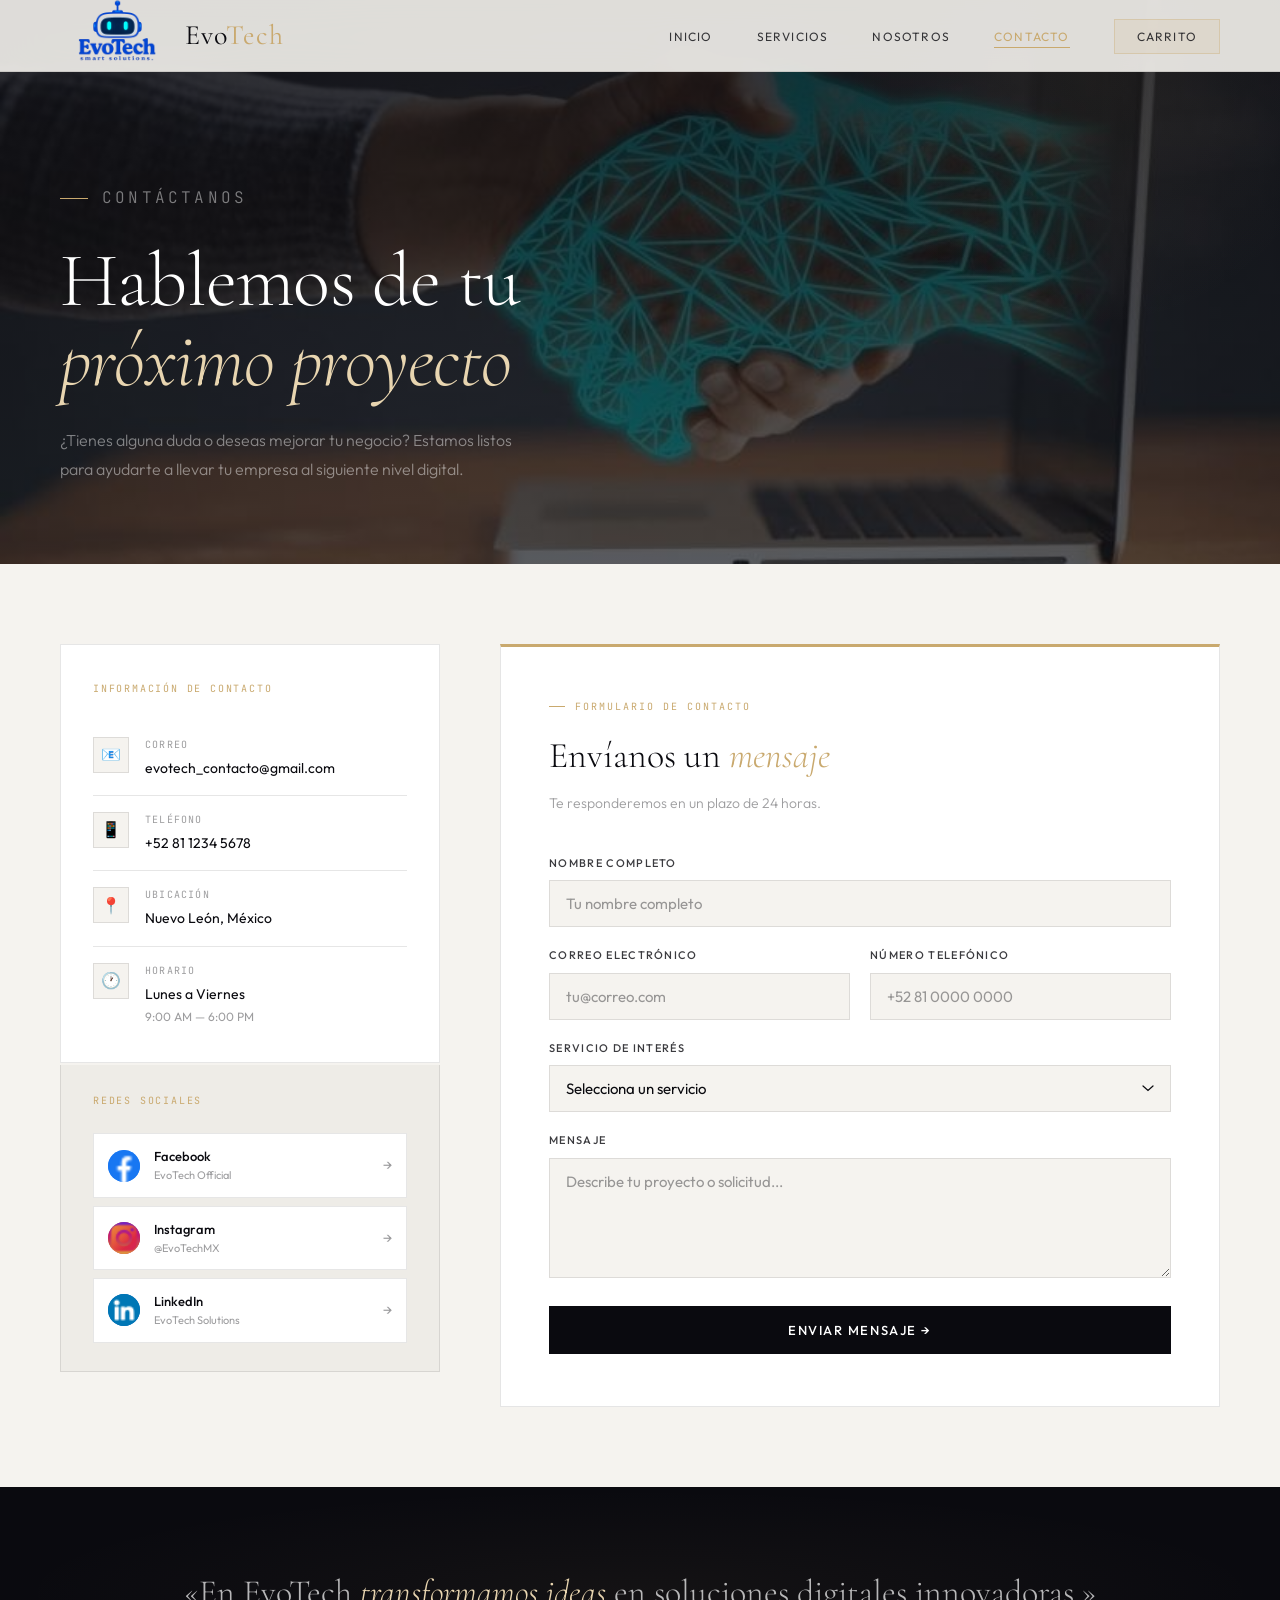
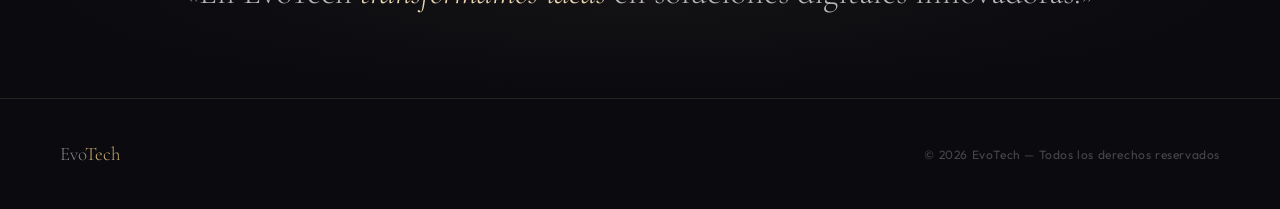
==== commit 7bd5005f: "Error" ====
--- a/contacto.html
+++ b/contacto.html
@@ -161,7 +161,6 @@
 
 <div class="contact-wrap">
 
-  <  LEFT: Info  
   <div class="info-panel">
     <div class="info-card">
       <p class="info-card-label">Información de contacto</p>
@@ -207,7 +206,6 @@
     </div>
   </div>
 
-  <  RIGHT: Form  
   <div class="form-panel">
     <p class="sec-tag">Formulario de contacto</p>
     <h2>Envíanos un <em>mensaje</em></h2>
